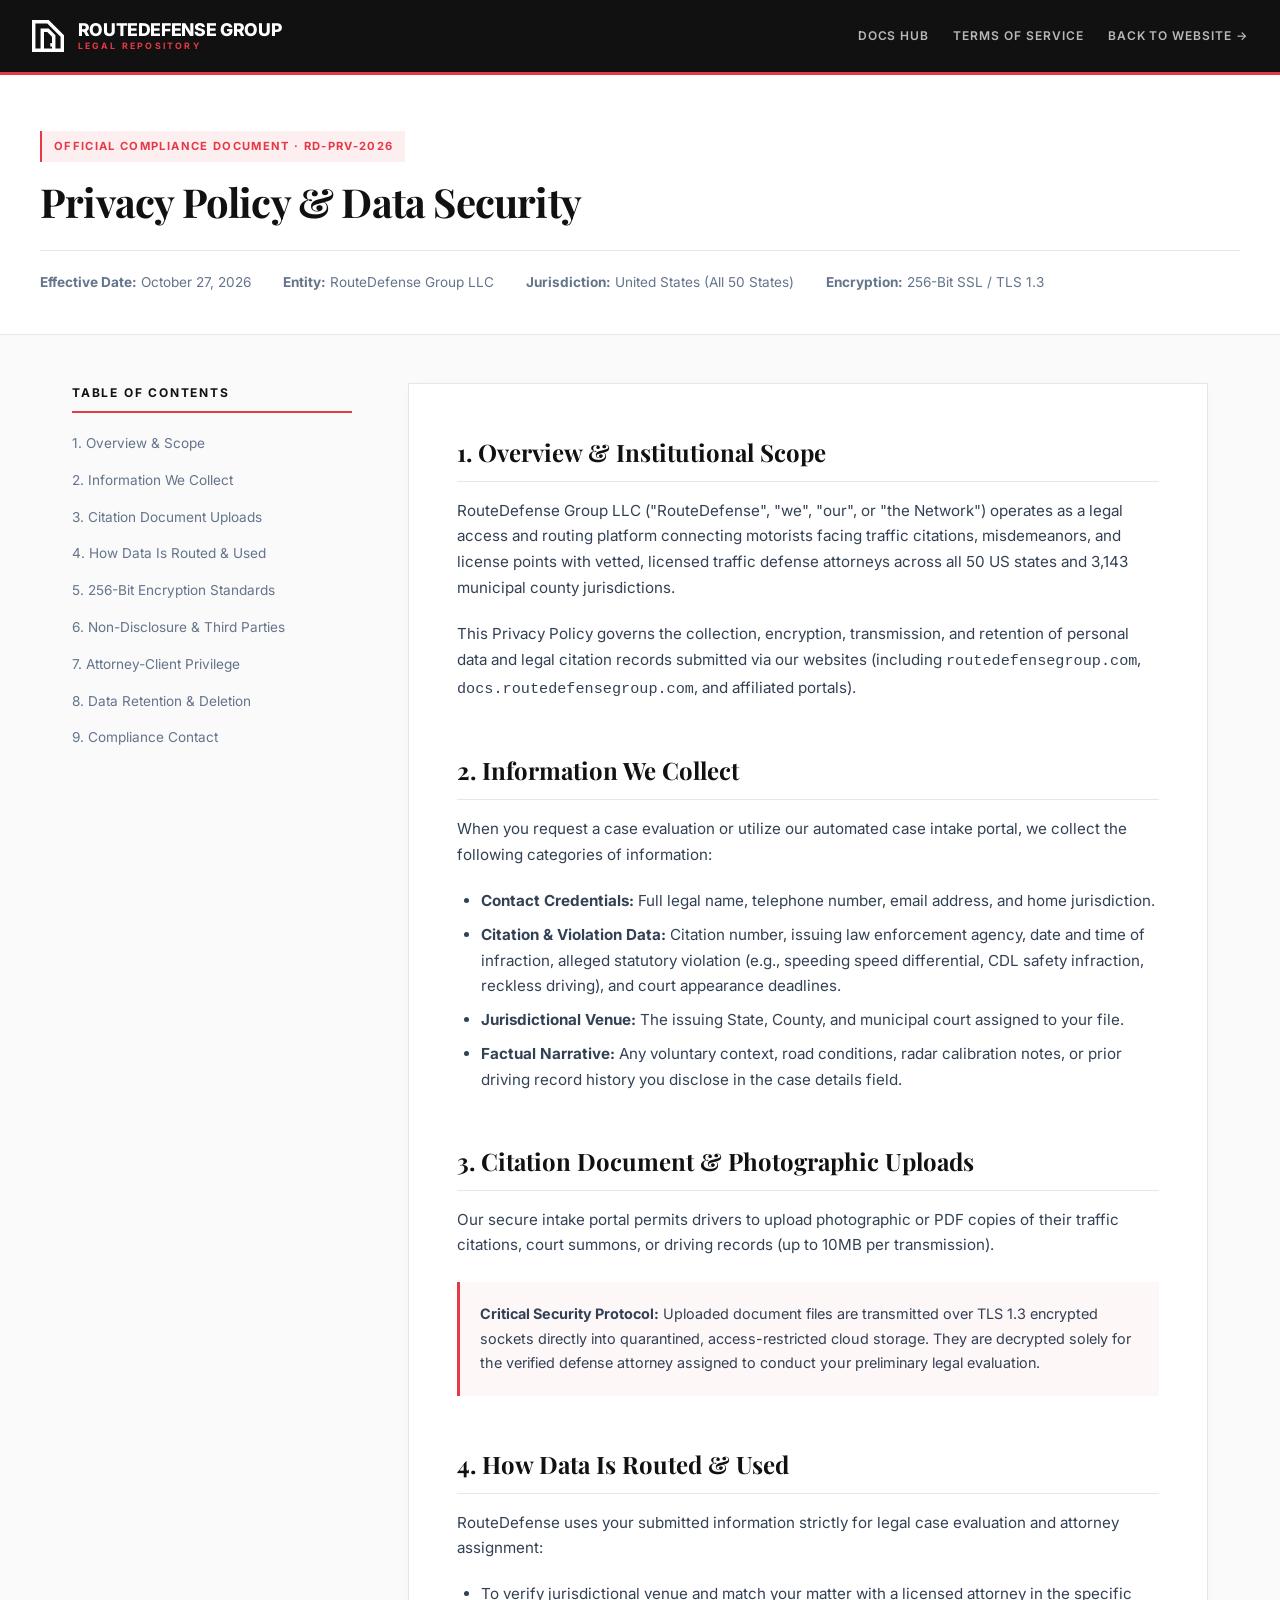
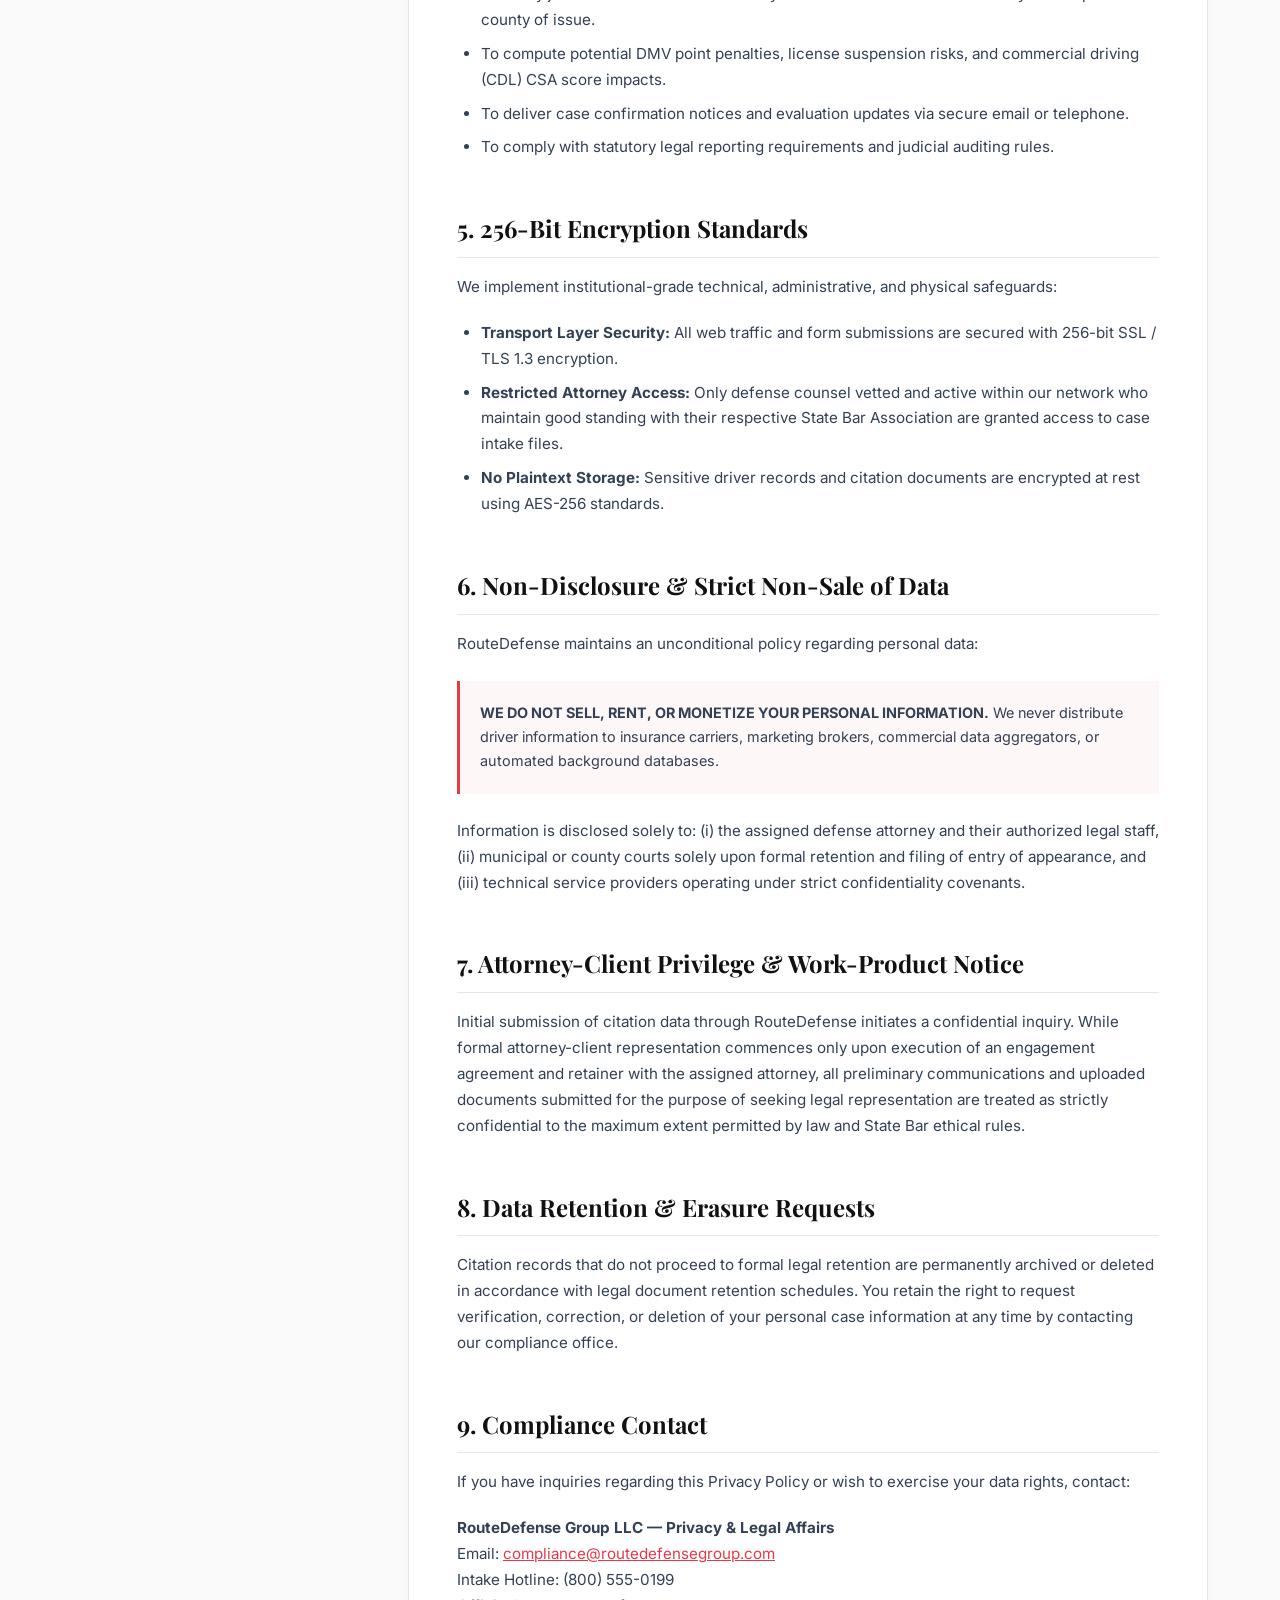
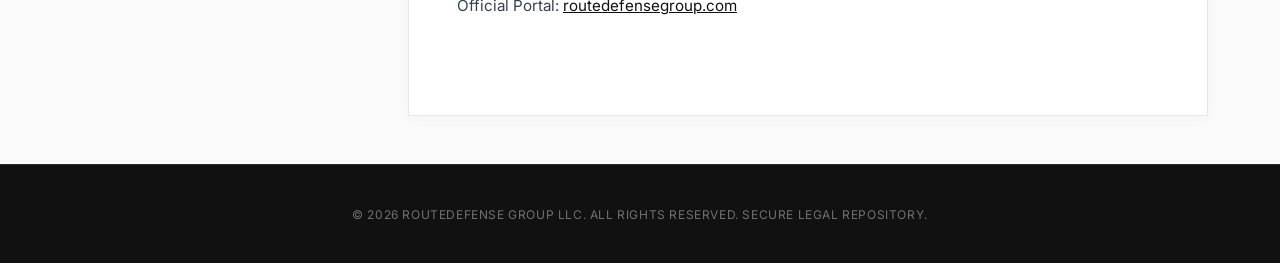
==== privacy/index.html @ df34f267 "feat: initial commit for RouteDefense Group legal documentation portal (Privacy, Terms, Wrangler)" ====
<!DOCTYPE html>
<html lang="en">
<head>
    <meta charset="UTF-8">
    <meta name="viewport" content="width=device-width, initial-scale=1.0">
    <title>Privacy Policy — RouteDefense Group</title>
    <meta name="description" content="Official Privacy Policy of RouteDefense Group. How we collect, encrypt, and route citation information to verified defense counsel across US jurisdictions.">
    <link rel="icon" type="image/svg+xml" href="/logo.svg">
    <style>
        @import url('https://fonts.googleapis.com/css2?family=Playfair+Display:wght@600;700&family=Inter:wght@400;500;600;700&display=swap');
        
        :root {
            --obsidian: #111111;
            --accent: #E63946;
            --bg-color: #FAFAFA;
            --text-main: #1E293B;
            --text-muted: #64748B;
            --border-color: #E2E8F0;
            --card-bg: #FFFFFF;
        }

        * {
            box-sizing: border-box;
            margin: 0;
            padding: 0;
        }

        body {
            font-family: 'Inter', -apple-system, BlinkMacSystemFont, sans-serif;
            background-color: var(--bg-color);
            color: var(--text-main);
            line-height: 1.7;
            display: flex;
            flex-direction: column;
            min-height: 100vh;
        }

        header {
            background-color: var(--obsidian);
            padding: 1.25rem 2rem;
            display: flex;
            align-items: center;
            justify-content: space-between;
            border-bottom: 3px solid var(--accent);
            position: sticky;
            top: 0;
            z-index: 100;
        }

        .header-brand {
            display: flex;
            align-items: center;
            gap: 0.85rem;
            text-decoration: none;
        }

        .header-brand img {
            height: 32px;
            width: 32px;
            filter: brightness(0) invert(1);
        }

        .brand-text {
            display: flex;
            flex-direction: column;
            line-height: 1;
        }

        .brand-name {
            font-size: 1.1rem;
            font-weight: 800;
            letter-spacing: -0.02em;
            color: #FFFFFF;
        }

        .brand-sub {
            font-size: 0.55rem;
            font-weight: 700;
            letter-spacing: 0.25em;
            text-transform: uppercase;
            color: var(--accent);
            margin-top: 3px;
        }

        .nav-links {
            display: flex;
            gap: 1.5rem;
            align-items: center;
        }

        .nav-links a {
            color: rgba(255, 255, 255, 0.7);
            font-size: 0.75rem;
            font-weight: 600;
            text-transform: uppercase;
            letter-spacing: 0.08em;
            text-decoration: none;
            transition: color 0.2s ease;
        }

        .nav-links a:hover {
            color: #FFFFFF;
        }

        .doc-banner {
            background-color: #FFFFFF;
            border-bottom: 1px solid var(--border-color);
            padding: 3.5rem 2rem 2.5rem 2rem;
        }

        .doc-banner-inner {
            max-width: 1200px;
            margin: 0 auto;
        }

        .badge-tag {
            display: inline-flex;
            align-items: center;
            background-color: rgba(230, 57, 70, 0.08);
            color: var(--accent);
            font-size: 0.7rem;
            font-weight: 700;
            text-transform: uppercase;
            letter-spacing: 0.12em;
            padding: 0.35rem 0.75rem;
            border-left: 2px solid var(--accent);
            margin-bottom: 1rem;
        }

        h1 {
            font-family: 'Playfair Display', serif;
            color: var(--obsidian);
            font-size: 2.5rem;
            margin-bottom: 0.75rem;
            line-height: 1.2;
            letter-spacing: -0.02em;
        }

        .doc-meta {
            display: flex;
            flex-wrap: wrap;
            gap: 2rem;
            font-size: 0.85rem;
            color: var(--text-muted);
            border-top: 1px solid var(--border-color);
            padding-top: 1.25rem;
            margin-top: 1.5rem;
        }

        .doc-layout {
            max-width: 1200px;
            margin: 0 auto;
            padding: 3rem 2rem;
            display: grid;
            grid-template-columns: 280px 1fr;
            gap: 3.5rem;
            flex-grow: 1;
            width: 100%;
        }

        .doc-sidebar {
            position: sticky;
            top: 6rem;
            height: fit-content;
        }

        .toc-title {
            font-size: 0.75rem;
            font-weight: 700;
            text-transform: uppercase;
            letter-spacing: 0.15em;
            color: var(--obsidian);
            margin-bottom: 1rem;
            padding-bottom: 0.5rem;
            border-bottom: 2px solid var(--accent);
        }

        .toc-list {
            list-style: none;
            display: flex;
            flex-direction: column;
            gap: 0.6rem;
        }

        .toc-list a {
            color: var(--text-muted);
            text-decoration: none;
            font-size: 0.85rem;
            transition: color 0.2s ease;
            line-height: 1.4;
        }

        .toc-list a:hover {
            color: var(--accent);
            font-weight: 500;
        }

        .doc-content {
            background-color: var(--card-bg);
            border: 1px solid var(--border-color);
            padding: 3rem;
            box-shadow: 0 4px 15px rgba(0,0,0,0.02);
        }

        .doc-content section {
            margin-bottom: 3rem;
            scroll-margin-top: 7rem;
        }

        .doc-content h2 {
            font-family: 'Playfair Display', serif;
            color: var(--obsidian);
            font-size: 1.5rem;
            margin-bottom: 1rem;
            padding-bottom: 0.5rem;
            border-bottom: 1px solid var(--border-color);
        }

        .doc-content h3 {
            color: var(--obsidian);
            font-size: 1.1rem;
            margin: 1.5rem 0 0.5rem 0;
        }

        .doc-content p {
            margin-bottom: 1.25rem;
            font-size: 0.95rem;
            color: #334155;
        }

        .doc-content ul {
            margin: 0 0 1.5rem 1.5rem;
            font-size: 0.95rem;
            color: #334155;
        }

        .doc-content li {
            margin-bottom: 0.5rem;
        }

        .callout-box {
            background-color: rgba(230, 57, 70, 0.04);
            border-left: 3px solid var(--accent);
            padding: 1.25rem;
            margin: 1.5rem 0;
            font-size: 0.9rem;
            color: #334155;
        }

        footer {
            background-color: var(--obsidian);
            color: rgba(255, 255, 255, 0.4);
            padding: 2.5rem 2rem;
            text-align: center;
            font-size: 0.75rem;
            letter-spacing: 0.05em;
            text-transform: uppercase;
            border-top: 1px solid rgba(255, 255, 255, 0.1);
        }

        @media (max-width: 900px) {
            .doc-layout {
                grid-template-columns: 1fr;
                gap: 2rem;
                padding: 2rem 1.5rem;
            }
            .doc-sidebar {
                display: none;
            }
            .doc-content {
                padding: 2rem 1.5rem;
            }
            h1 {
                font-size: 2rem;
            }
        }
    </style>
</head>
<body>

    <header>
        <a href="https://routedefensegroup.com" class="header-brand">
            <img src="/logo.svg" alt="RouteDefense Logo">
            <div class="brand-text">
                <span class="brand-name">ROUTEDEFENSE GROUP</span>
                <span class="brand-sub">Legal Repository</span>
            </div>
        </a>
        <div class="nav-links">
            <a href="/">Docs Hub</a>
            <a href="/terms/">Terms of Service</a>
            <a href="https://routedefensegroup.com">Back to Website &rarr;</a>
        </div>
    </header>

    <div class="doc-banner">
        <div class="doc-banner-inner">
            <div class="badge-tag">Official Compliance Document · RD-PRV-2026</div>
            <h1>Privacy Policy & Data Security</h1>
            <div class="doc-meta">
                <div><strong>Effective Date:</strong> October 27, 2026</div>
                <div><strong>Entity:</strong> RouteDefense Group LLC</div>
                <div><strong>Jurisdiction:</strong> United States (All 50 States)</div>
                <div><strong>Encryption:</strong> 256-Bit SSL / TLS 1.3</div>
            </div>
        </div>
    </div>

    <div class="doc-layout">
        <aside class="doc-sidebar">
            <div class="toc-title">Table of Contents</div>
            <ul class="toc-list">
                <li><a href="#overview">1. Overview & Scope</a></li>
                <li><a href="#information-collected">2. Information We Collect</a></li>
                <li><a href="#document-upload">3. Citation Document Uploads</a></li>
                <li><a href="#how-we-use">4. How Data Is Routed & Used</a></li>
                <li><a href="#security">5. 256-Bit Encryption Standards</a></li>
                <li><a href="#disclosure">6. Non-Disclosure & Third Parties</a></li>
                <li><a href="#attorney-client">7. Attorney-Client Privilege</a></li>
                <li><a href="#retention">8. Data Retention & Deletion</a></li>
                <li><a href="#contact">9. Compliance Contact</a></li>
            </ul>
        </aside>

        <main class="doc-content">
            <section id="overview">
                <h2>1. Overview & Institutional Scope</h2>
                <p>RouteDefense Group LLC ("RouteDefense", "we", "our", or "the Network") operates as a legal access and routing platform connecting motorists facing traffic citations, misdemeanors, and license points with vetted, licensed traffic defense attorneys across all 50 US states and 3,143 municipal county jurisdictions.</p>
                <p>This Privacy Policy governs the collection, encryption, transmission, and retention of personal data and legal citation records submitted via our websites (including <code>routedefensegroup.com</code>, <code>docs.routedefensegroup.com</code>, and affiliated portals).</p>
            </section>

            <section id="information-collected">
                <h2>2. Information We Collect</h2>
                <p>When you request a case evaluation or utilize our automated case intake portal, we collect the following categories of information:</p>
                <ul>
                    <li><strong>Contact Credentials:</strong> Full legal name, telephone number, email address, and home jurisdiction.</li>
                    <li><strong>Citation & Violation Data:</strong> Citation number, issuing law enforcement agency, date and time of infraction, alleged statutory violation (e.g., speeding speed differential, CDL safety infraction, reckless driving), and court appearance deadlines.</li>
                    <li><strong>Jurisdictional Venue:</strong> The issuing State, County, and municipal court assigned to your file.</li>
                    <li><strong>Factual Narrative:</strong> Any voluntary context, road conditions, radar calibration notes, or prior driving record history you disclose in the case details field.</li>
                </ul>
            </section>

            <section id="document-upload">
                <h2>3. Citation Document & Photographic Uploads</h2>
                <p>Our secure intake portal permits drivers to upload photographic or PDF copies of their traffic citations, court summons, or driving records (up to 10MB per transmission).</p>
                <div class="callout-box">
                    <strong>Critical Security Protocol:</strong> Uploaded document files are transmitted over TLS 1.3 encrypted sockets directly into quarantined, access-restricted cloud storage. They are decrypted solely for the verified defense attorney assigned to conduct your preliminary legal evaluation.
                </div>
            </section>

            <section id="how-we-use">
                <h2>4. How Data Is Routed & Used</h2>
                <p>RouteDefense uses your submitted information strictly for legal case evaluation and attorney assignment:</p>
                <ul>
                    <li>To verify jurisdictional venue and match your matter with a licensed attorney in the specific county of issue.</li>
                    <li>To compute potential DMV point penalties, license suspension risks, and commercial driving (CDL) CSA score impacts.</li>
                    <li>To deliver case confirmation notices and evaluation updates via secure email or telephone.</li>
                    <li>To comply with statutory legal reporting requirements and judicial auditing rules.</li>
                </ul>
            </section>

            <section id="security">
                <h2>5. 256-Bit Encryption Standards</h2>
                <p>We implement institutional-grade technical, administrative, and physical safeguards:</p>
                <ul>
                    <li><strong>Transport Layer Security:</strong> All web traffic and form submissions are secured with 256-bit SSL / TLS 1.3 encryption.</li>
                    <li><strong>Restricted Attorney Access:</strong> Only defense counsel vetted and active within our network who maintain good standing with their respective State Bar Association are granted access to case intake files.</li>
                    <li><strong>No Plaintext Storage:</strong> Sensitive driver records and citation documents are encrypted at rest using AES-256 standards.</li>
                </ul>
            </section>

            <section id="disclosure">
                <h2>6. Non-Disclosure & Strict Non-Sale of Data</h2>
                <p>RouteDefense maintains an unconditional policy regarding personal data:</p>
                <div class="callout-box">
                    <strong>WE DO NOT SELL, RENT, OR MONETIZE YOUR PERSONAL INFORMATION.</strong> We never distribute driver information to insurance carriers, marketing brokers, commercial data aggregators, or automated background databases.
                </div>
                <p>Information is disclosed solely to: (i) the assigned defense attorney and their authorized legal staff, (ii) municipal or county courts solely upon formal retention and filing of entry of appearance, and (iii) technical service providers operating under strict confidentiality covenants.</p>
            </section>

            <section id="attorney-client">
                <h2>7. Attorney-Client Privilege & Work-Product Notice</h2>
                <p>Initial submission of citation data through RouteDefense initiates a confidential inquiry. While formal attorney-client representation commences only upon execution of an engagement agreement and retainer with the assigned attorney, all preliminary communications and uploaded documents submitted for the purpose of seeking legal representation are treated as strictly confidential to the maximum extent permitted by law and State Bar ethical rules.</p>
            </section>

            <section id="retention">
                <h2>8. Data Retention & Erasure Requests</h2>
                <p>Citation records that do not proceed to formal legal retention are permanently archived or deleted in accordance with legal document retention schedules. You retain the right to request verification, correction, or deletion of your personal case information at any time by contacting our compliance office.</p>
            </section>

            <section id="contact">
                <h2>9. Compliance Contact</h2>
                <p>If you have inquiries regarding this Privacy Policy or wish to exercise your data rights, contact:</p>
                <p>
                    <strong>RouteDefense Group LLC — Privacy & Legal Affairs</strong><br>
                    Email: <a href="mailto:compliance@routedefensegroup.com" style="color: var(--accent);">compliance@routedefensegroup.com</a><br>
                    Intake Hotline: (800) 555-0199<br>
                    Official Portal: <a href="https://routedefensegroup.com" style="color: var(--obsidian);">routedefensegroup.com</a>
                </p>
            </section>
        </main>
    </div>

    <footer>
        &copy; 2026 RouteDefense Group LLC. All rights reserved. Secure Legal Repository.
    </footer>

</body>
</html>
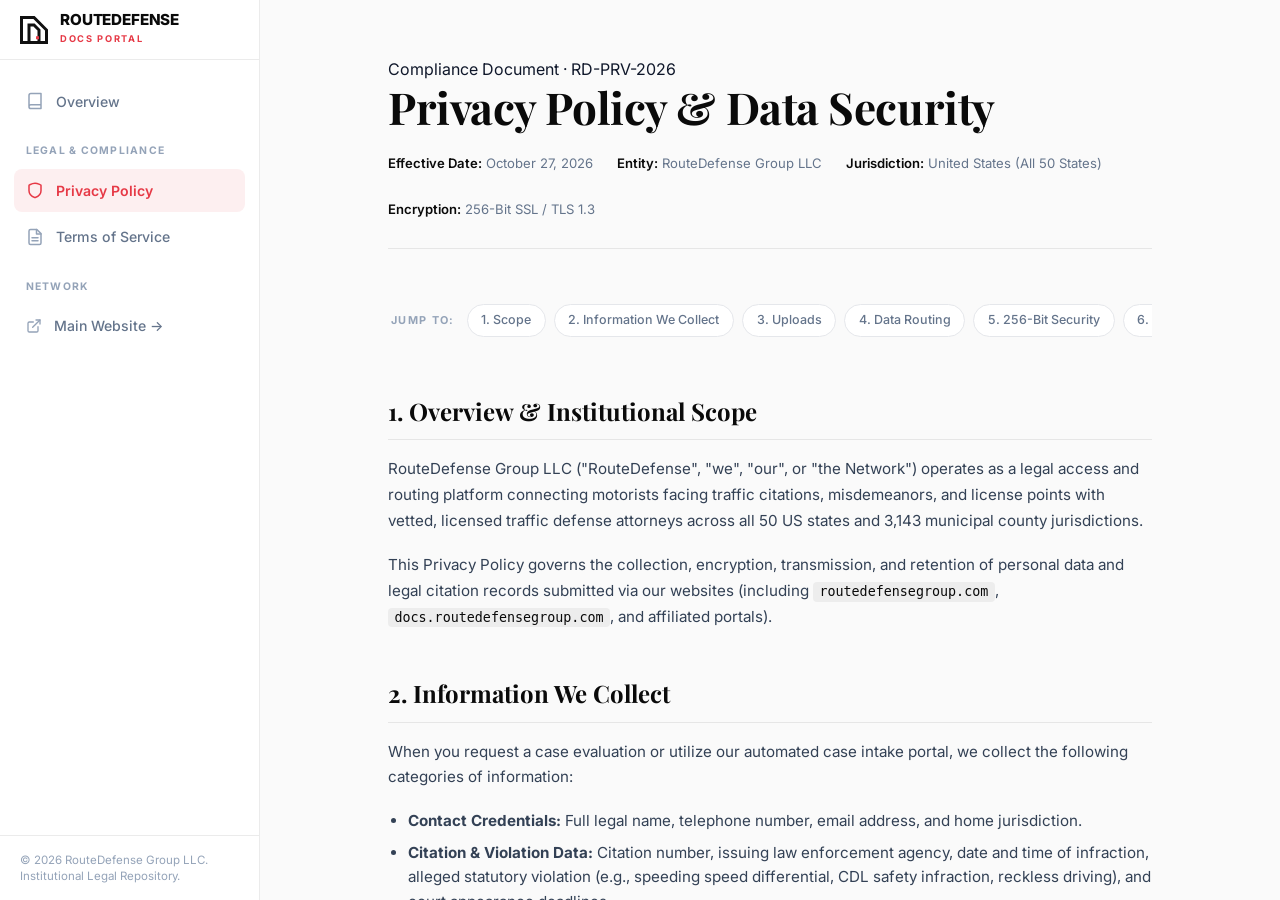
==== commit 8e69c619: "Refactor docs layout to match Raz docs architecture with mobile responsiveness and desktop sidebar" ====
--- a/privacy/index.html
+++ b/privacy/index.html
@@ -1,409 +1,229 @@
 <!DOCTYPE html>
 <html lang="en">
 <head>
-    <meta charset="UTF-8">
-    <meta name="viewport" content="width=device-width, initial-scale=1.0">
-    <title>Privacy Policy — RouteDefense Group</title>
-    <meta name="description" content="Official Privacy Policy of RouteDefense Group. How we collect, encrypt, and route citation information to verified defense counsel across US jurisdictions.">
-    <link rel="icon" type="image/svg+xml" href="/logo.svg">
-    <style>
-        @import url('https://fonts.googleapis.com/css2?family=Playfair+Display:wght@600;700&family=Inter:wght@400;500;600;700&display=swap');
-        
-        :root {
-            --obsidian: #111111;
-            --accent: #E63946;
-            --bg-color: #FAFAFA;
-            --text-main: #1E293B;
-            --text-muted: #64748B;
-            --border-color: #E2E8F0;
-            --card-bg: #FFFFFF;
-        }
-
-        * {
-            box-sizing: border-box;
-            margin: 0;
-            padding: 0;
-        }
-
-        body {
-            font-family: 'Inter', -apple-system, BlinkMacSystemFont, sans-serif;
-            background-color: var(--bg-color);
-            color: var(--text-main);
-            line-height: 1.7;
-            display: flex;
-            flex-direction: column;
-            min-height: 100vh;
-        }
-
-        header {
-            background-color: var(--obsidian);
-            padding: 1.25rem 2rem;
-            display: flex;
-            align-items: center;
-            justify-content: space-between;
-            border-bottom: 3px solid var(--accent);
-            position: sticky;
-            top: 0;
-            z-index: 100;
-        }
-
-        .header-brand {
-            display: flex;
-            align-items: center;
-            gap: 0.85rem;
-            text-decoration: none;
-        }
-
-        .header-brand img {
-            height: 32px;
-            width: 32px;
-            filter: brightness(0) invert(1);
-        }
-
-        .brand-text {
-            display: flex;
-            flex-direction: column;
-            line-height: 1;
-        }
-
-        .brand-name {
-            font-size: 1.1rem;
-            font-weight: 800;
-            letter-spacing: -0.02em;
-            color: #FFFFFF;
-        }
-
-        .brand-sub {
-            font-size: 0.55rem;
-            font-weight: 700;
-            letter-spacing: 0.25em;
-            text-transform: uppercase;
-            color: var(--accent);
-            margin-top: 3px;
-        }
-
-        .nav-links {
-            display: flex;
-            gap: 1.5rem;
-            align-items: center;
-        }
-
-        .nav-links a {
-            color: rgba(255, 255, 255, 0.7);
-            font-size: 0.75rem;
-            font-weight: 600;
-            text-transform: uppercase;
-            letter-spacing: 0.08em;
-            text-decoration: none;
-            transition: color 0.2s ease;
-        }
-
-        .nav-links a:hover {
-            color: #FFFFFF;
-        }
-
-        .doc-banner {
-            background-color: #FFFFFF;
-            border-bottom: 1px solid var(--border-color);
-            padding: 3.5rem 2rem 2.5rem 2rem;
-        }
-
-        .doc-banner-inner {
-            max-width: 1200px;
-            margin: 0 auto;
-        }
-
-        .badge-tag {
-            display: inline-flex;
-            align-items: center;
-            background-color: rgba(230, 57, 70, 0.08);
-            color: var(--accent);
-            font-size: 0.7rem;
-            font-weight: 700;
-            text-transform: uppercase;
-            letter-spacing: 0.12em;
-            padding: 0.35rem 0.75rem;
-            border-left: 2px solid var(--accent);
-            margin-bottom: 1rem;
-        }
-
-        h1 {
-            font-family: 'Playfair Display', serif;
-            color: var(--obsidian);
-            font-size: 2.5rem;
-            margin-bottom: 0.75rem;
-            line-height: 1.2;
-            letter-spacing: -0.02em;
-        }
-
-        .doc-meta {
-            display: flex;
-            flex-wrap: wrap;
-            gap: 2rem;
-            font-size: 0.85rem;
-            color: var(--text-muted);
-            border-top: 1px solid var(--border-color);
-            padding-top: 1.25rem;
-            margin-top: 1.5rem;
-        }
-
-        .doc-layout {
-            max-width: 1200px;
-            margin: 0 auto;
-            padding: 3rem 2rem;
-            display: grid;
-            grid-template-columns: 280px 1fr;
-            gap: 3.5rem;
-            flex-grow: 1;
-            width: 100%;
-        }
-
-        .doc-sidebar {
-            position: sticky;
-            top: 6rem;
-            height: fit-content;
-        }
-
-        .toc-title {
-            font-size: 0.75rem;
-            font-weight: 700;
-            text-transform: uppercase;
-            letter-spacing: 0.15em;
-            color: var(--obsidian);
-            margin-bottom: 1rem;
-            padding-bottom: 0.5rem;
-            border-bottom: 2px solid var(--accent);
-        }
-
-        .toc-list {
-            list-style: none;
-            display: flex;
-            flex-direction: column;
-            gap: 0.6rem;
-        }
-
-        .toc-list a {
-            color: var(--text-muted);
-            text-decoration: none;
-            font-size: 0.85rem;
-            transition: color 0.2s ease;
-            line-height: 1.4;
-        }
-
-        .toc-list a:hover {
-            color: var(--accent);
-            font-weight: 500;
-        }
-
-        .doc-content {
-            background-color: var(--card-bg);
-            border: 1px solid var(--border-color);
-            padding: 3rem;
-            box-shadow: 0 4px 15px rgba(0,0,0,0.02);
-        }
-
-        .doc-content section {
-            margin-bottom: 3rem;
-            scroll-margin-top: 7rem;
-        }
-
-        .doc-content h2 {
-            font-family: 'Playfair Display', serif;
-            color: var(--obsidian);
-            font-size: 1.5rem;
-            margin-bottom: 1rem;
-            padding-bottom: 0.5rem;
-            border-bottom: 1px solid var(--border-color);
-        }
-
-        .doc-content h3 {
-            color: var(--obsidian);
-            font-size: 1.1rem;
-            margin: 1.5rem 0 0.5rem 0;
-        }
-
-        .doc-content p {
-            margin-bottom: 1.25rem;
-            font-size: 0.95rem;
-            color: #334155;
-        }
-
-        .doc-content ul {
-            margin: 0 0 1.5rem 1.5rem;
-            font-size: 0.95rem;
-            color: #334155;
-        }
-
-        .doc-content li {
-            margin-bottom: 0.5rem;
-        }
-
-        .callout-box {
-            background-color: rgba(230, 57, 70, 0.04);
-            border-left: 3px solid var(--accent);
-            padding: 1.25rem;
-            margin: 1.5rem 0;
-            font-size: 0.9rem;
-            color: #334155;
-        }
-
-        footer {
-            background-color: var(--obsidian);
-            color: rgba(255, 255, 255, 0.4);
-            padding: 2.5rem 2rem;
-            text-align: center;
-            font-size: 0.75rem;
-            letter-spacing: 0.05em;
-            text-transform: uppercase;
-            border-top: 1px solid rgba(255, 255, 255, 0.1);
-        }
-
-        @media (max-width: 900px) {
-            .doc-layout {
-                grid-template-columns: 1fr;
-                gap: 2rem;
-                padding: 2rem 1.5rem;
-            }
-            .doc-sidebar {
-                display: none;
-            }
-            .doc-content {
-                padding: 2rem 1.5rem;
-            }
-            h1 {
-                font-size: 2rem;
-            }
-        }
-    </style>
+  <meta charset="UTF-8">
+  <meta name="viewport" content="width=device-width, initial-scale=1.0">
+  <title>Privacy Policy &amp; Data Security — RouteDefense Group</title>
+  <meta name="description" content="Official Privacy Policy of RouteDefense Group. How we collect, encrypt, and route citation information to verified defense counsel across US jurisdictions.">
+  <link rel="icon" type="image/svg+xml" href="/logo.svg">
+  <link rel="stylesheet" href="/styles.css">
 </head>
 <body>
 
-    <header>
-        <a href="https://routedefensegroup.com" class="header-brand">
-            <img src="/logo.svg" alt="RouteDefense Logo">
-            <div class="brand-text">
-                <span class="brand-name">ROUTEDEFENSE GROUP</span>
-                <span class="brand-sub">Legal Repository</span>
+  <div class="app-wrapper">
+
+    <!-- Desktop Sidebar (Raz Docs Style) -->
+    <aside class="desktop-sidebar">
+      <a href="/" class="sidebar-header">
+        <img src="/logo.svg" alt="RouteDefense Logo" class="sidebar-logo">
+        <div class="sidebar-brand-text">
+          <span class="sidebar-brand-name">ROUTEDEFENSE</span>
+          <span class="sidebar-brand-sub">DOCS PORTAL</span>
+        </div>
+      </a>
+
+      <nav class="sidebar-nav">
+        <a href="/" class="nav-item">
+          <svg width="18" height="18" viewBox="0 0 24 24" fill="none" stroke="currentColor" stroke-width="2" stroke-linecap="round" stroke-linejoin="round"><path d="M4 19.5v-15A2.5 2.5 0 0 1 6.5 2H20v20H6.5a2.5 2.5 0 0 1 0-5H20"/></svg>
+          Overview
+        </a>
+
+        <div class="nav-section-title">Legal &amp; Compliance</div>
+
+        <a href="/privacy/" class="nav-item active">
+          <svg width="18" height="18" viewBox="0 0 24 24" fill="none" stroke="currentColor" stroke-width="2" stroke-linecap="round" stroke-linejoin="round"><path d="M20 13c0 5-3.5 7.5-7.66 8.95a1 1 0 0 1-.67-.01C7.5 20.5 4 18 4 13V6a1 1 0 0 1 1-1c2-1 4-2 7-2 2.89 0 4.78 1 6.94 1.89A1 1 0 0 1 20 6z"/></svg>
+          Privacy Policy
+        </a>
+
+        <a href="/terms/" class="nav-item">
+          <svg width="18" height="18" viewBox="0 0 24 24" fill="none" stroke="currentColor" stroke-width="2" stroke-linecap="round" stroke-linejoin="round"><path d="M14.5 2H6a2 2 0 0 0-2 2v16a2 2 0 0 0 2 2h12a2 2 0 0 0 2-2V7.5L14.5 2z"/><polyline points="14 2 14 8 20 8"/><line x1="16" y1="13" x2="8" y2="13"/><line x1="16" y1="17" x2="8" y2="17"/></svg>
+          Terms of Service
+        </a>
+
+        <div class="nav-section-title">Network</div>
+
+        <a href="https://routedefensegroup.com" class="nav-item" target="_blank" rel="noopener noreferrer">
+          <svg width="16" height="16" viewBox="0 0 24 24" fill="none" stroke="currentColor" stroke-width="2" stroke-linecap="round" stroke-linejoin="round"><path d="M18 13v6a2 2 0 0 1-2 2H5a2 2 0 0 1-2-2V8a2 2 0 0 1 2-2h6"/><polyline points="15 3 21 3 21 9"/><line x1="10" y1="14" x2="21" y2="3"/></svg>
+          Main Website &rarr;
+        </a>
+      </nav>
+
+      <div class="sidebar-footer">
+        &copy; 2026 RouteDefense Group LLC.<br>Institutional Legal Repository.
+      </div>
+    </aside>
+
+    <!-- Main Viewport Area -->
+    <div class="main-viewport">
+
+      <!-- Mobile Header -->
+      <header class="mobile-header">
+        <a href="/" class="mobile-brand">
+          <img src="/logo.svg" alt="RouteDefense">
+          <span class="mobile-brand-title">RouteDefense <span>Docs</span></span>
+        </a>
+        <div class="mobile-nav-pills">
+          <a href="/" class="mobile-pill">Overview</a>
+          <a href="/terms/" class="mobile-pill">Terms</a>
+          <button class="mobile-menu-btn" id="mobileMenuToggle" aria-label="Toggle navigation">
+            <svg width="18" height="18" viewBox="0 0 24 24" fill="none" stroke="currentColor" stroke-width="2"><line x1="3" y1="12" x2="21" y2="12"/><line x1="3" y1="6" x2="21" y2="6"/><line x1="3" y1="18" x2="21" y2="18"/></svg>
+          </button>
+        </div>
+      </header>
+
+      <!-- Mobile Drawer Dropdown -->
+      <div class="mobile-drawer" id="mobileDrawer">
+        <div class="mobile-drawer-content">
+          <a href="/" class="nav-item">
+            <svg width="18" height="18" viewBox="0 0 24 24" fill="none" stroke="currentColor" stroke-width="2"><path d="M4 19.5v-15A2.5 2.5 0 0 1 6.5 2H20v20H6.5a2.5 2.5 0 0 1 0-5H20"/></svg>
+            Overview
+          </a>
+          <a href="/privacy/" class="nav-item active">
+            <svg width="18" height="18" viewBox="0 0 24 24" fill="none" stroke="currentColor" stroke-width="2"><path d="M20 13c0 5-3.5 7.5-7.66 8.95a1 1 0 0 1-.67-.01C7.5 20.5 4 18 4 13V6a1 1 0 0 1 1-1c2-1 4-2 7-2 2.89 0 4.78 1 6.94 1.89A1 1 0 0 1 20 6z"/></svg>
+            Privacy Policy
+          </a>
+          <a href="/terms/" class="nav-item">
+            <svg width="18" height="18" viewBox="0 0 24 24" fill="none" stroke="currentColor" stroke-width="2"><path d="M14.5 2H6a2 2 0 0 0-2 2v16a2 2 0 0 0 2 2h12a2 2 0 0 0 2-2V7.5L14.5 2z"/><polyline points="14 2 14 8 20 8"/><line x1="16" y1="13" x2="8" y2="13"/><line x1="16" y1="17" x2="8" y2="17"/></svg>
+            Terms of Service
+          </a>
+          <a href="https://routedefensegroup.com" class="nav-item" target="_blank" rel="noopener noreferrer">
+            <svg width="16" height="16" viewBox="0 0 24 24" fill="none" stroke="currentColor" stroke-width="2"><path d="M18 13v6a2 2 0 0 1-2 2H5a2 2 0 0 1-2-2V8a2 2 0 0 1 2-2h6"/><polyline points="15 3 21 3 21 9"/><line x1="10" y1="14" x2="21" y2="3"/></svg>
+            Main Website &rarr;
+          </a>
+        </div>
+      </div>
+
+      <!-- Main Content Canvas -->
+      <main class="content-canvas">
+
+        <header class="article-header">
+          <div class="article-tag">Compliance Document · RD-PRV-2026</div>
+          <h1 class="article-title">Privacy Policy &amp; Data Security</h1>
+          <div class="article-meta">
+            <div class="article-meta-item"><strong>Effective Date:</strong> October 27, 2026</div>
+            <div class="article-meta-item"><strong>Entity:</strong> RouteDefense Group LLC</div>
+            <div class="article-meta-item"><strong>Jurisdiction:</strong> United States (All 50 States)</div>
+            <div class="article-meta-item"><strong>Encryption:</strong> 256-Bit SSL / TLS 1.3</div>
+          </div>
+        </header>
+
+        <!-- Sticky Quick-Jump Navigation Bar -->
+        <nav class="toc-scroll-wrapper" aria-label="Table of Contents">
+          <div class="toc-scroll-bar">
+            <span class="toc-label">Jump to:</span>
+            <a href="#overview" class="toc-pill">1. Scope</a>
+            <a href="#information-collected" class="toc-pill">2. Information We Collect</a>
+            <a href="#document-upload" class="toc-pill">3. Uploads</a>
+            <a href="#how-we-use" class="toc-pill">4. Data Routing</a>
+            <a href="#security" class="toc-pill">5. 256-Bit Security</a>
+            <a href="#disclosure" class="toc-pill">6. Non-Disclosure</a>
+            <a href="#attorney-client" class="toc-pill">7. Legal Privilege</a>
+            <a href="#retention" class="toc-pill">8. Data Retention</a>
+            <a href="#contact" class="toc-pill">9. Compliance Contact</a>
+          </div>
+        </nav>
+
+        <article class="article-body">
+
+          <section id="overview">
+            <h2>1. Overview &amp; Institutional Scope</h2>
+            <p>RouteDefense Group LLC ("RouteDefense", "we", "our", or "the Network") operates as a legal access and routing platform connecting motorists facing traffic citations, misdemeanors, and license points with vetted, licensed traffic defense attorneys across all 50 US states and 3,143 municipal county jurisdictions.</p>
+            <p>This Privacy Policy governs the collection, encryption, transmission, and retention of personal data and legal citation records submitted via our websites (including <code>routedefensegroup.com</code>, <code>docs.routedefensegroup.com</code>, and affiliated portals).</p>
+          </section>
+
+          <section id="information-collected">
+            <h2>2. Information We Collect</h2>
+            <p>When you request a case evaluation or utilize our automated case intake portal, we collect the following categories of information:</p>
+            <ul>
+              <li><strong>Contact Credentials:</strong> Full legal name, telephone number, email address, and home jurisdiction.</li>
+              <li><strong>Citation &amp; Violation Data:</strong> Citation number, issuing law enforcement agency, date and time of infraction, alleged statutory violation (e.g., speeding speed differential, CDL safety infraction, reckless driving), and court appearance deadlines.</li>
+              <li><strong>Jurisdictional Venue:</strong> The issuing State, County, and municipal court assigned to your file.</li>
+              <li><strong>Factual Narrative:</strong> Any voluntary context, road conditions, radar calibration notes, or prior driving record history you disclose in the case details field.</li>
+            </ul>
+          </section>
+
+          <section id="document-upload">
+            <h2>3. Citation Document &amp; Photographic Uploads</h2>
+            <p>Our secure intake portal permits drivers to upload photographic or PDF copies of their traffic citations, court summons, or driving records (up to 10MB per transmission).</p>
+            <div class="callout-box">
+              <strong>Critical Security Protocol:</strong> Uploaded document files are transmitted over TLS 1.3 encrypted sockets directly into quarantined, access-restricted cloud storage. They are decrypted solely for the verified defense attorney assigned to conduct your preliminary legal evaluation.
             </div>
-        </a>
-        <div class="nav-links">
-            <a href="/">Docs Hub</a>
-            <a href="/terms/">Terms of Service</a>
-            <a href="https://routedefensegroup.com">Back to Website &rarr;</a>
-        </div>
-    </header>
-
-    <div class="doc-banner">
-        <div class="doc-banner-inner">
-            <div class="badge-tag">Official Compliance Document · RD-PRV-2026</div>
-            <h1>Privacy Policy & Data Security</h1>
-            <div class="doc-meta">
-                <div><strong>Effective Date:</strong> October 27, 2026</div>
-                <div><strong>Entity:</strong> RouteDefense Group LLC</div>
-                <div><strong>Jurisdiction:</strong> United States (All 50 States)</div>
-                <div><strong>Encryption:</strong> 256-Bit SSL / TLS 1.3</div>
+          </section>
+
+          <section id="how-we-use">
+            <h2>4. How Data Is Routed &amp; Used</h2>
+            <p>RouteDefense uses your submitted information strictly for legal case evaluation and attorney assignment:</p>
+            <ul>
+              <li>To verify jurisdictional venue and match your matter with a licensed attorney in the specific county of issue.</li>
+              <li>To compute potential DMV point penalties, license suspension risks, and commercial driving (CDL) CSA score impacts.</li>
+              <li>To deliver case confirmation notices and evaluation updates via secure email or telephone.</li>
+              <li>To comply with statutory legal reporting requirements and judicial auditing rules.</li>
+            </ul>
+          </section>
+
+          <section id="security">
+            <h2>5. 256-Bit Encryption Standards</h2>
+            <p>We implement institutional-grade technical, administrative, and physical safeguards:</p>
+            <ul>
+              <li><strong>Transport Layer Security:</strong> All web traffic and form submissions are secured with 256-bit SSL / TLS 1.3 encryption.</li>
+              <li><strong>Restricted Attorney Access:</strong> Only defense counsel vetted and active within our network who maintain good standing with their respective State Bar Association are granted access to case intake files.</li>
+              <li><strong>No Plaintext Storage:</strong> Sensitive driver records and citation documents are encrypted at rest using AES-256 standards.</li>
+            </ul>
+          </section>
+
+          <section id="disclosure">
+            <h2>6. Non-Disclosure &amp; Strict Non-Sale of Data</h2>
+            <p>RouteDefense maintains an unconditional policy regarding personal data:</p>
+            <div class="callout-box">
+              <strong>WE DO NOT SELL, RENT, OR MONETIZE YOUR PERSONAL INFORMATION.</strong> We never distribute driver information to insurance carriers, marketing brokers, commercial data aggregators, or automated background databases.
             </div>
-        </div>
+            <p>Information is disclosed solely to: (i) the assigned defense attorney and their authorized legal staff, (ii) municipal or county courts solely upon formal retention and filing of entry of appearance, and (iii) technical service providers operating under strict confidentiality covenants.</p>
+          </section>
+
+          <section id="attorney-client">
+            <h2>7. Attorney-Client Privilege &amp; Work-Product Notice</h2>
+            <p>Initial submission of citation data through RouteDefense initiates a confidential inquiry. While formal attorney-client representation commences only upon execution of an engagement agreement and retainer with the assigned attorney, all preliminary communications and uploaded documents submitted for the purpose of seeking legal representation are treated as strictly confidential to the maximum extent permitted by law and State Bar ethical rules.</p>
+          </section>
+
+          <section id="retention">
+            <h2>8. Data Retention &amp; Erasure Requests</h2>
+            <p>Citation records that do not proceed to formal legal retention are permanently archived or deleted in accordance with legal document retention schedules. You retain the right to request verification, correction, or deletion of your personal case information at any time by contacting our compliance office.</p>
+          </section>
+
+          <section id="contact">
+            <h2>9. Compliance Contact</h2>
+            <p>If you have inquiries regarding this Privacy Policy or wish to exercise your data rights, contact:</p>
+            <p>
+              <strong>RouteDefense Group LLC — Privacy &amp; Legal Affairs</strong><br>
+              Address: 3601 E McDowell Rd, Apt 2027, Phoenix, AZ 85008<br>
+              Phone: <a href="tel:+16202140989" style="color: var(--accent);">(620) 214-0989</a><br>
+              Email: <a href="mailto:compliance@routedefensegroup.com" style="color: var(--accent);">compliance@routedefensegroup.com</a><br>
+              Official Portal: <a href="https://routedefensegroup.com" style="color: var(--obsidian);">routedefensegroup.com</a>
+            </p>
+          </section>
+
+        </article>
+
+        <footer class="article-footer">
+          &copy; 2026 RouteDefense Group LLC. All rights reserved. Secure Legal Repository.
+        </footer>
+      </main>
+
     </div>
-
-    <div class="doc-layout">
-        <aside class="doc-sidebar">
-            <div class="toc-title">Table of Contents</div>
-            <ul class="toc-list">
-                <li><a href="#overview">1. Overview & Scope</a></li>
-                <li><a href="#information-collected">2. Information We Collect</a></li>
-                <li><a href="#document-upload">3. Citation Document Uploads</a></li>
-                <li><a href="#how-we-use">4. How Data Is Routed & Used</a></li>
-                <li><a href="#security">5. 256-Bit Encryption Standards</a></li>
-                <li><a href="#disclosure">6. Non-Disclosure & Third Parties</a></li>
-                <li><a href="#attorney-client">7. Attorney-Client Privilege</a></li>
-                <li><a href="#retention">8. Data Retention & Deletion</a></li>
-                <li><a href="#contact">9. Compliance Contact</a></li>
-            </ul>
-        </aside>
-
-        <main class="doc-content">
-            <section id="overview">
-                <h2>1. Overview & Institutional Scope</h2>
-                <p>RouteDefense Group LLC ("RouteDefense", "we", "our", or "the Network") operates as a legal access and routing platform connecting motorists facing traffic citations, misdemeanors, and license points with vetted, licensed traffic defense attorneys across all 50 US states and 3,143 municipal county jurisdictions.</p>
-                <p>This Privacy Policy governs the collection, encryption, transmission, and retention of personal data and legal citation records submitted via our websites (including <code>routedefensegroup.com</code>, <code>docs.routedefensegroup.com</code>, and affiliated portals).</p>
-            </section>
-
-            <section id="information-collected">
-                <h2>2. Information We Collect</h2>
-                <p>When you request a case evaluation or utilize our automated case intake portal, we collect the following categories of information:</p>
-                <ul>
-                    <li><strong>Contact Credentials:</strong> Full legal name, telephone number, email address, and home jurisdiction.</li>
-                    <li><strong>Citation & Violation Data:</strong> Citation number, issuing law enforcement agency, date and time of infraction, alleged statutory violation (e.g., speeding speed differential, CDL safety infraction, reckless driving), and court appearance deadlines.</li>
-                    <li><strong>Jurisdictional Venue:</strong> The issuing State, County, and municipal court assigned to your file.</li>
-                    <li><strong>Factual Narrative:</strong> Any voluntary context, road conditions, radar calibration notes, or prior driving record history you disclose in the case details field.</li>
-                </ul>
-            </section>
-
-            <section id="document-upload">
-                <h2>3. Citation Document & Photographic Uploads</h2>
-                <p>Our secure intake portal permits drivers to upload photographic or PDF copies of their traffic citations, court summons, or driving records (up to 10MB per transmission).</p>
-                <div class="callout-box">
-                    <strong>Critical Security Protocol:</strong> Uploaded document files are transmitted over TLS 1.3 encrypted sockets directly into quarantined, access-restricted cloud storage. They are decrypted solely for the verified defense attorney assigned to conduct your preliminary legal evaluation.
-                </div>
-            </section>
-
-            <section id="how-we-use">
-                <h2>4. How Data Is Routed & Used</h2>
-                <p>RouteDefense uses your submitted information strictly for legal case evaluation and attorney assignment:</p>
-                <ul>
-                    <li>To verify jurisdictional venue and match your matter with a licensed attorney in the specific county of issue.</li>
-                    <li>To compute potential DMV point penalties, license suspension risks, and commercial driving (CDL) CSA score impacts.</li>
-                    <li>To deliver case confirmation notices and evaluation updates via secure email or telephone.</li>
-                    <li>To comply with statutory legal reporting requirements and judicial auditing rules.</li>
-                </ul>
-            </section>
-
-            <section id="security">
-                <h2>5. 256-Bit Encryption Standards</h2>
-                <p>We implement institutional-grade technical, administrative, and physical safeguards:</p>
-                <ul>
-                    <li><strong>Transport Layer Security:</strong> All web traffic and form submissions are secured with 256-bit SSL / TLS 1.3 encryption.</li>
-                    <li><strong>Restricted Attorney Access:</strong> Only defense counsel vetted and active within our network who maintain good standing with their respective State Bar Association are granted access to case intake files.</li>
-                    <li><strong>No Plaintext Storage:</strong> Sensitive driver records and citation documents are encrypted at rest using AES-256 standards.</li>
-                </ul>
-            </section>
-
-            <section id="disclosure">
-                <h2>6. Non-Disclosure & Strict Non-Sale of Data</h2>
-                <p>RouteDefense maintains an unconditional policy regarding personal data:</p>
-                <div class="callout-box">
-                    <strong>WE DO NOT SELL, RENT, OR MONETIZE YOUR PERSONAL INFORMATION.</strong> We never distribute driver information to insurance carriers, marketing brokers, commercial data aggregators, or automated background databases.
-                </div>
-                <p>Information is disclosed solely to: (i) the assigned defense attorney and their authorized legal staff, (ii) municipal or county courts solely upon formal retention and filing of entry of appearance, and (iii) technical service providers operating under strict confidentiality covenants.</p>
-            </section>
-
-            <section id="attorney-client">
-                <h2>7. Attorney-Client Privilege & Work-Product Notice</h2>
-                <p>Initial submission of citation data through RouteDefense initiates a confidential inquiry. While formal attorney-client representation commences only upon execution of an engagement agreement and retainer with the assigned attorney, all preliminary communications and uploaded documents submitted for the purpose of seeking legal representation are treated as strictly confidential to the maximum extent permitted by law and State Bar ethical rules.</p>
-            </section>
-
-            <section id="retention">
-                <h2>8. Data Retention & Erasure Requests</h2>
-                <p>Citation records that do not proceed to formal legal retention are permanently archived or deleted in accordance with legal document retention schedules. You retain the right to request verification, correction, or deletion of your personal case information at any time by contacting our compliance office.</p>
-            </section>
-
-            <section id="contact">
-                <h2>9. Compliance Contact</h2>
-                <p>If you have inquiries regarding this Privacy Policy or wish to exercise your data rights, contact:</p>
-                <p>
-                    <strong>RouteDefense Group LLC — Privacy & Legal Affairs</strong><br>
-                    Email: <a href="mailto:compliance@routedefensegroup.com" style="color: var(--accent);">compliance@routedefensegroup.com</a><br>
-                    Intake Hotline: (800) 555-0199<br>
-                    Official Portal: <a href="https://routedefensegroup.com" style="color: var(--obsidian);">routedefensegroup.com</a>
-                </p>
-            </section>
-        </main>
-    </div>
-
-    <footer>
-        &copy; 2026 RouteDefense Group LLC. All rights reserved. Secure Legal Repository.
-    </footer>
+  </div>
+
+  <script>
+    const menuBtn = document.getElementById('mobileMenuToggle');
+    const drawer = document.getElementById('mobileDrawer');
+    if (menuBtn && drawer) {
+      menuBtn.addEventListener('click', () => {
+        drawer.classList.toggle('open');
+      });
+      drawer.addEventListener('click', (e) => {
+        if (e.target === drawer) drawer.classList.remove('open');
+      });
+    }
+  </script>
 
 </body>
-</html>+</html>
--- a/styles.css
+++ b/styles.css
@@ -0,0 +1,587 @@
+@import url('https://fonts.googleapis.com/css2?family=Playfair+Display:ital,wght@0,600;0,700;0,800;1,600&family=Inter:wght@300;400;500;600;700;800&display=swap');
+
+:root {
+  --obsidian: #0A0A0A;
+  --accent: #E63946;
+  --accent-light: rgba(230, 57, 70, 0.08);
+  --accent-border: rgba(230, 57, 70, 0.25);
+  --bg-color: #FAFAFA;
+  --card-bg: #FFFFFF;
+  --border-color: rgba(0, 0, 0, 0.08);
+  --border-subtle: #E5E7EB;
+  --text-main: #0F172A;
+  --text-muted: #64748B;
+  --text-light: #94A3B8;
+  --font-heading: 'Playfair Display', Georgia, serif;
+  --font-sans: 'Inter', -apple-system, BlinkMacSystemFont, 'Segoe UI', Roboto, sans-serif;
+  --sidebar-w: 260px;
+  --header-h: 60px;
+}
+
+*, *::before, *::after {
+  box-sizing: border-box;
+  margin: 0;
+  padding: 0;
+}
+
+html, body {
+  height: 100%;
+  background-color: var(--bg-color);
+  color: var(--text-main);
+  font-family: var(--font-sans);
+  line-height: 1.65;
+  -webkit-font-smoothing: antialiased;
+}
+
+/* Master App Frame */
+.app-wrapper {
+  display: flex;
+  height: 100vh;
+  width: 100%;
+  overflow: hidden;
+}
+
+/* Desktop Sidebar (Identical to Raz Docs) */
+.desktop-sidebar {
+  width: var(--sidebar-w);
+  flex-shrink: 0;
+  height: 100%;
+  background: #FFFFFF;
+  border-right: 1px solid var(--border-color);
+  display: flex;
+  flex-direction: column;
+}
+
+.sidebar-header {
+  height: var(--header-h);
+  display: flex;
+  align-items: center;
+  padding: 0 1.25rem;
+  border-bottom: 1px solid var(--border-color);
+  text-decoration: none;
+  gap: 0.75rem;
+  transition: background 0.15s ease;
+}
+
+.sidebar-header:hover {
+  background: rgba(0, 0, 0, 0.02);
+}
+
+.sidebar-logo {
+  width: 28px;
+  height: 28px;
+  flex-shrink: 0;
+}
+
+.sidebar-brand-text {
+  display: flex;
+  flex-direction: column;
+}
+
+.sidebar-brand-name {
+  font-size: 0.95rem;
+  font-weight: 800;
+  letter-spacing: -0.01em;
+  color: var(--obsidian);
+  line-height: 1.1;
+}
+
+.sidebar-brand-sub {
+  font-size: 0.58rem;
+  font-weight: 700;
+  letter-spacing: 0.18em;
+  text-transform: uppercase;
+  color: var(--accent);
+  margin-top: 2px;
+}
+
+.sidebar-nav {
+  flex: 1;
+  overflow-y: auto;
+  padding: 1.25rem 0.85rem;
+  display: flex;
+  flex-direction: column;
+  gap: 0.25rem;
+}
+
+.nav-section-title {
+  padding: 1rem 0.75rem 0.35rem;
+  font-size: 0.65rem;
+  font-weight: 700;
+  letter-spacing: 0.12em;
+  text-transform: uppercase;
+  color: var(--text-light);
+}
+
+.nav-item {
+  display: flex;
+  align-items: center;
+  gap: 0.75rem;
+  padding: 0.6rem 0.75rem;
+  border-radius: 8px;
+  font-size: 0.88rem;
+  font-weight: 500;
+  color: var(--text-muted);
+  text-decoration: none;
+  transition: all 0.15s ease;
+}
+
+.nav-item svg {
+  flex-shrink: 0;
+  color: var(--text-light);
+  transition: color 0.15s ease;
+}
+
+.nav-item:hover {
+  color: var(--obsidian);
+  background: rgba(0, 0, 0, 0.04);
+}
+
+.nav-item:hover svg {
+  color: var(--obsidian);
+}
+
+.nav-item.active {
+  color: var(--accent);
+  background: var(--accent-light);
+  font-weight: 600;
+}
+
+.nav-item.active svg {
+  color: var(--accent);
+}
+
+.sidebar-footer {
+  padding: 1rem 1.25rem;
+  border-top: 1px solid var(--border-color);
+  font-size: 0.72rem;
+  color: var(--text-light);
+  line-height: 1.4;
+}
+
+/* Main Viewport */
+.main-viewport {
+  flex: 1;
+  height: 100%;
+  overflow-y: auto;
+  display: flex;
+  flex-direction: column;
+  background: var(--bg-color);
+}
+
+/* Mobile Header (Hidden on Desktop) */
+.mobile-header {
+  display: none;
+  height: var(--header-h);
+  background: #FFFFFF;
+  border-bottom: 1px solid var(--border-color);
+  padding: 0 1rem;
+  align-items: center;
+  justify-content: space-between;
+  flex-shrink: 0;
+  position: sticky;
+  top: 0;
+  z-index: 50;
+}
+
+.mobile-brand {
+  display: flex;
+  align-items: center;
+  gap: 0.6rem;
+  text-decoration: none;
+}
+
+.mobile-brand img {
+  width: 26px;
+  height: 26px;
+}
+
+.mobile-brand-title {
+  font-size: 0.92rem;
+  font-weight: 800;
+  letter-spacing: -0.01em;
+  color: var(--obsidian);
+}
+
+.mobile-brand-title span {
+  color: var(--accent);
+}
+
+.mobile-nav-pills {
+  display: flex;
+  align-items: center;
+  gap: 0.4rem;
+}
+
+.mobile-pill {
+  font-size: 0.75rem;
+  font-weight: 600;
+  padding: 0.35rem 0.65rem;
+  border-radius: 6px;
+  text-decoration: none;
+  color: var(--text-muted);
+  background: rgba(0,0,0,0.04);
+  transition: all 0.15s ease;
+}
+
+.mobile-pill.active {
+  background: var(--accent-light);
+  color: var(--accent);
+}
+
+.mobile-menu-btn {
+  display: flex;
+  align-items: center;
+  justify-content: center;
+  width: 32px;
+  height: 32px;
+  border-radius: 6px;
+  border: 1px solid var(--border-subtle);
+  background: #fff;
+  cursor: pointer;
+  color: var(--obsidian);
+  margin-left: 0.35rem;
+}
+
+/* Mobile Drawer */
+.mobile-drawer {
+  display: none;
+  position: fixed;
+  top: var(--header-h);
+  left: 0;
+  right: 0;
+  bottom: 0;
+  background: rgba(10, 10, 10, 0.45);
+  backdrop-filter: blur(4px);
+  z-index: 100;
+}
+
+.mobile-drawer.open {
+  display: block;
+}
+
+.mobile-drawer-content {
+  background: #FFFFFF;
+  border-bottom: 1px solid var(--border-color);
+  padding: 1.25rem 1rem;
+  display: flex;
+  flex-direction: column;
+  gap: 0.4rem;
+  box-shadow: 0 10px 25px rgba(0,0,0,0.1);
+}
+
+/* Reading Canvas */
+.content-canvas {
+  max-width: 860px;
+  width: 100%;
+  margin: 0 auto;
+  padding: 3.5rem 3rem;
+  flex: 1;
+}
+
+/* Hub Overview Header */
+.hub-header {
+  margin-bottom: 2.5rem;
+}
+
+.badge-tag {
+  display: inline-flex;
+  align-items: center;
+  gap: 0.5rem;
+  background-color: var(--accent-light);
+  color: var(--accent);
+  font-size: 0.7rem;
+  font-weight: 700;
+  text-transform: uppercase;
+  letter-spacing: 0.12em;
+  padding: 0.35rem 0.75rem;
+  border-left: 2px solid var(--accent);
+  margin-bottom: 1rem;
+}
+
+h1.hub-title {
+  font-family: var(--font-heading);
+  font-size: clamp(2rem, 4vw, 2.75rem);
+  color: var(--obsidian);
+  font-weight: 700;
+  line-height: 1.15;
+  margin-bottom: 0.85rem;
+  letter-spacing: -0.01em;
+}
+
+p.hub-subtitle {
+  font-size: 1.05rem;
+  color: var(--text-muted);
+  line-height: 1.6;
+  max-width: 680px;
+}
+
+/* Hub Grid of Cards */
+.doc-hub-grid {
+  display: grid;
+  grid-template-columns: repeat(2, 1fr);
+  gap: 1.5rem;
+  margin-top: 2rem;
+}
+
+.hub-card {
+  background: #FFFFFF;
+  border: 1px solid var(--border-color);
+  border-radius: 12px;
+  padding: 1.75rem;
+  text-decoration: none;
+  color: inherit;
+  display: flex;
+  flex-direction: column;
+  transition: all 0.2s cubic-bezier(0.4, 0, 0.2, 1);
+  box-shadow: 0 1px 3px rgba(0,0,0,0.02);
+}
+
+.hub-card:hover {
+  border-color: var(--accent);
+  box-shadow: 0 12px 24px rgba(230, 57, 70, 0.08);
+  transform: translateY(-2px);
+}
+
+.hub-card-header {
+  display: flex;
+  align-items: center;
+  justify-content: space-between;
+  margin-bottom: 1rem;
+}
+
+.hub-card-icon {
+  width: 42px;
+  height: 42px;
+  border-radius: 8px;
+  background: var(--accent-light);
+  color: var(--accent);
+  display: flex;
+  align-items: center;
+  justify-content: center;
+}
+
+.hub-card-arrow {
+  color: var(--text-muted);
+  font-size: 1.25rem;
+  transition: transform 0.2s ease, color 0.2s ease;
+}
+
+.hub-card:hover .hub-card-arrow {
+  transform: translateX(4px);
+  color: var(--accent);
+}
+
+.hub-card-title {
+  font-family: var(--font-heading);
+  font-size: 1.35rem;
+  font-weight: 700;
+  color: var(--obsidian);
+  margin-bottom: 0.5rem;
+  line-height: 1.3;
+}
+
+.hub-card-desc {
+  font-size: 0.88rem;
+  color: var(--text-muted);
+  line-height: 1.6;
+  flex: 1;
+}
+
+.hub-card-footer {
+  margin-top: 1.5rem;
+  padding-top: 0.85rem;
+  border-top: 1px solid var(--border-color);
+  display: flex;
+  align-items: center;
+  justify-content: space-between;
+  font-size: 0.72rem;
+  font-weight: 600;
+  letter-spacing: 0.05em;
+  text-transform: uppercase;
+  color: var(--text-light);
+}
+
+/* Article Layout for Privacy & Terms */
+.article-header {
+  margin-bottom: 2.5rem;
+  padding-bottom: 1.75rem;
+  border-bottom: 1px solid var(--border-color);
+}
+
+h1.article-title {
+  font-family: var(--font-heading);
+  font-size: clamp(2rem, 4vw, 2.75rem);
+  color: var(--obsidian);
+  font-weight: 700;
+  line-height: 1.15;
+  margin-bottom: 0.75rem;
+  letter-spacing: -0.01em;
+}
+
+.article-meta {
+  display: flex;
+  flex-wrap: wrap;
+  gap: 1.5rem;
+  font-size: 0.82rem;
+  color: var(--text-muted);
+  margin-top: 1.25rem;
+}
+
+.article-meta-item strong {
+  color: var(--obsidian);
+  font-weight: 600;
+}
+
+/* Horizontal Quick-Jump Table of Contents */
+.toc-scroll-wrapper {
+  margin: 1.5rem 0 2.5rem 0;
+  position: sticky;
+  top: 0;
+  z-index: 20;
+  background: var(--bg-color);
+  padding: 0.5rem 0;
+}
+
+.toc-scroll-bar {
+  display: flex;
+  align-items: center;
+  gap: 0.5rem;
+  overflow-x: auto;
+  padding: 0.4rem 0.2rem;
+  scrollbar-width: none;
+  -webkit-overflow-scrolling: touch;
+}
+
+.toc-scroll-bar::-webkit-scrollbar {
+  display: none;
+}
+
+.toc-label {
+  font-size: 0.68rem;
+  font-weight: 700;
+  letter-spacing: 0.12em;
+  text-transform: uppercase;
+  color: var(--text-light);
+  flex-shrink: 0;
+  margin-right: 0.25rem;
+}
+
+.toc-pill {
+  flex-shrink: 0;
+  font-size: 0.78rem;
+  font-weight: 500;
+  padding: 0.35rem 0.85rem;
+  border-radius: 999px;
+  background: #FFFFFF;
+  border: 1px solid var(--border-subtle);
+  color: var(--text-muted);
+  text-decoration: none;
+  transition: all 0.15s ease;
+  white-space: nowrap;
+}
+
+.toc-pill:hover, .toc-pill:active {
+  border-color: var(--accent);
+  color: var(--accent);
+  background: var(--accent-light);
+}
+
+/* Article Body */
+.article-body section {
+  margin-bottom: 2.75rem;
+  scroll-margin-top: 5rem;
+}
+
+.article-body h2 {
+  font-family: var(--font-heading);
+  color: var(--obsidian);
+  font-size: 1.5rem;
+  font-weight: 700;
+  margin-bottom: 1rem;
+  padding-bottom: 0.5rem;
+  border-bottom: 1px solid var(--border-color);
+}
+
+.article-body p {
+  color: #334155;
+  font-size: 0.95rem;
+  line-height: 1.7;
+  margin-bottom: 1.15rem;
+}
+
+.article-body ul {
+  margin: 0 0 1.25rem 1.25rem;
+  color: #334155;
+  font-size: 0.95rem;
+}
+
+.article-body li {
+  margin-bottom: 0.5rem;
+  line-height: 1.6;
+}
+
+.article-body code {
+  background: rgba(0, 0, 0, 0.05);
+  padding: 0.15rem 0.4rem;
+  border-radius: 4px;
+  font-size: 0.88em;
+  color: var(--obsidian);
+}
+
+.callout-box {
+  background-color: var(--accent-light);
+  border-left: 3px solid var(--accent);
+  padding: 1.25rem 1.5rem;
+  border-radius: 0 8px 8px 0;
+  margin: 1.5rem 0;
+  font-size: 0.92rem;
+  color: #1E293B;
+  line-height: 1.6;
+}
+
+.article-footer {
+  margin-top: 4rem;
+  padding: 2rem 0;
+  border-top: 1px solid var(--border-color);
+  font-size: 0.78rem;
+  color: var(--text-light);
+  text-align: center;
+}
+
+/* Responsive Media Queries */
+@media (max-width: 820px) {
+  .app-wrapper {
+    flex-direction: column;
+    height: auto;
+    min-height: 100vh;
+    overflow-y: visible;
+  }
+
+  .desktop-sidebar {
+    display: none;
+  }
+
+  .mobile-header {
+    display: flex;
+  }
+
+  .main-viewport {
+    height: auto;
+    overflow-y: visible;
+  }
+
+  .content-canvas {
+    padding: 2rem 1.25rem;
+  }
+
+  .doc-hub-grid {
+    grid-template-columns: 1fr;
+    gap: 1rem;
+  }
+
+  .article-meta {
+    gap: 0.85rem;
+    flex-direction: column;
+  }
+}
